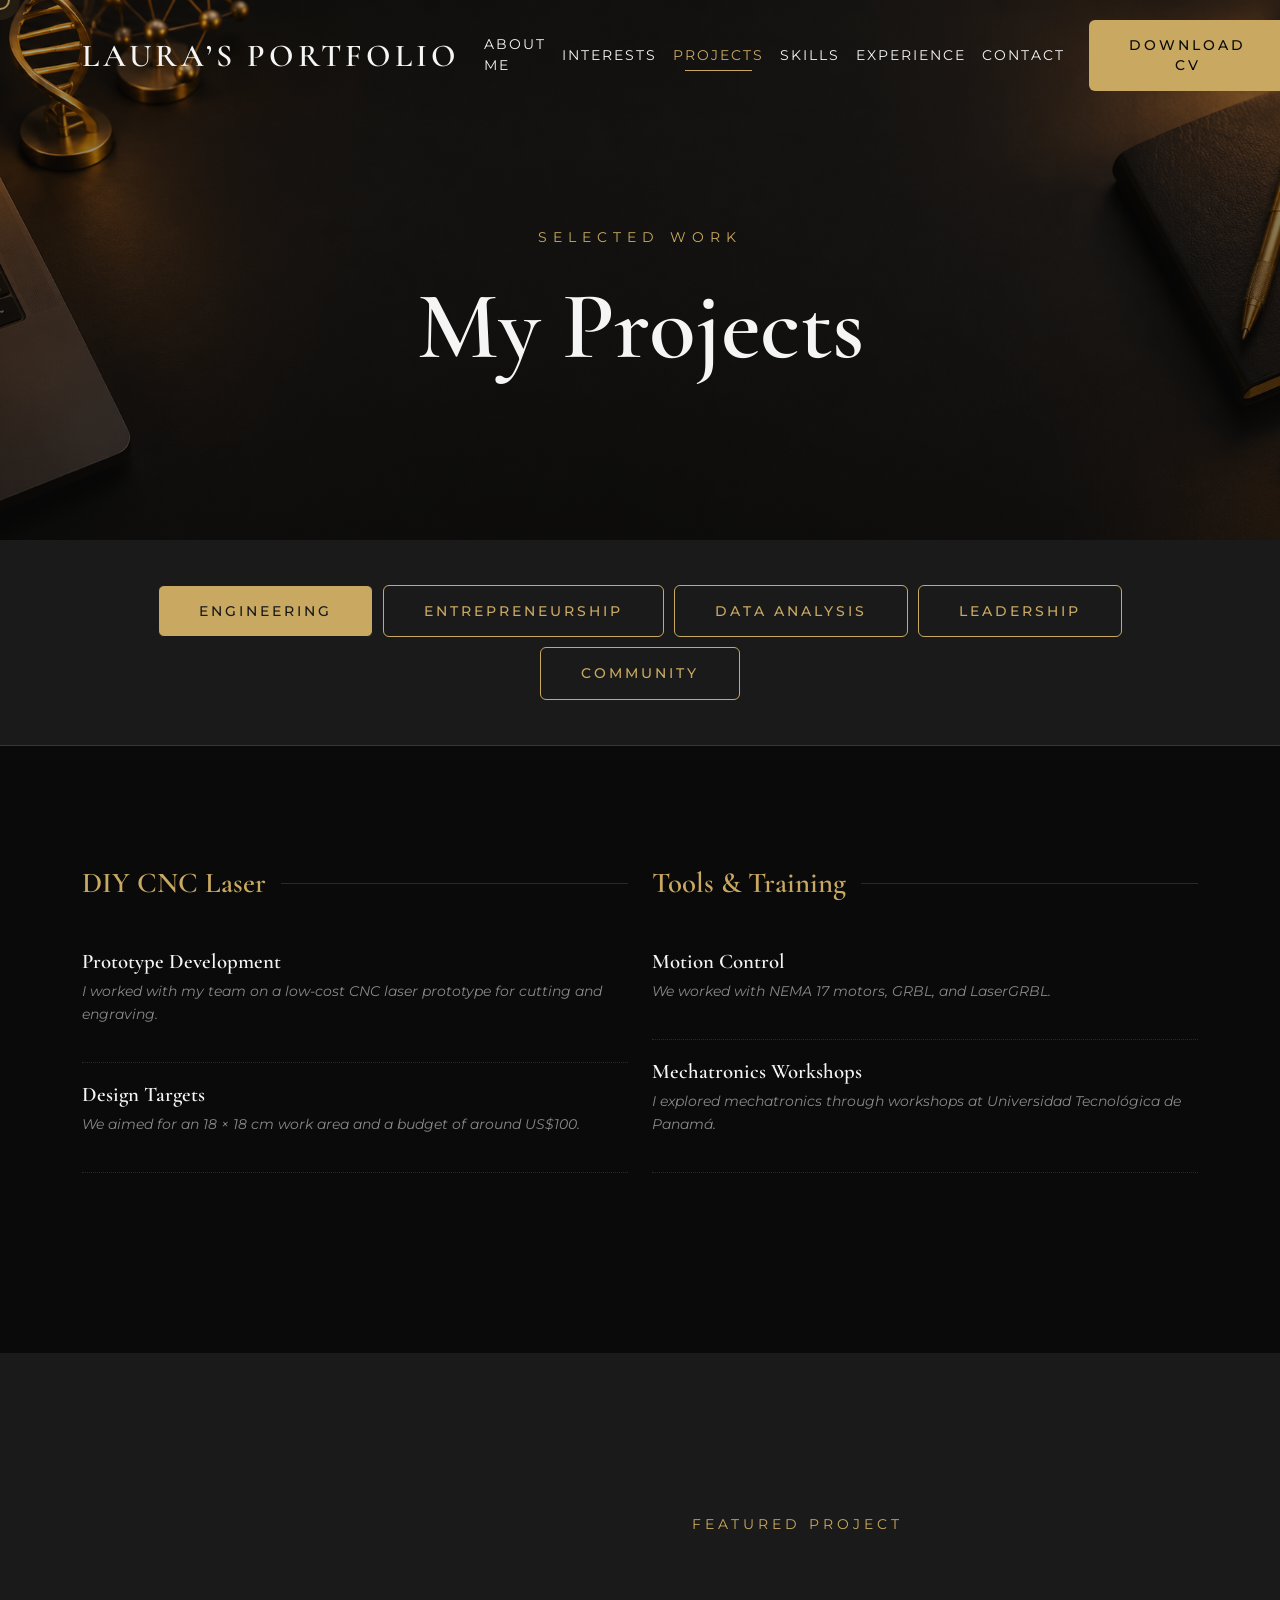
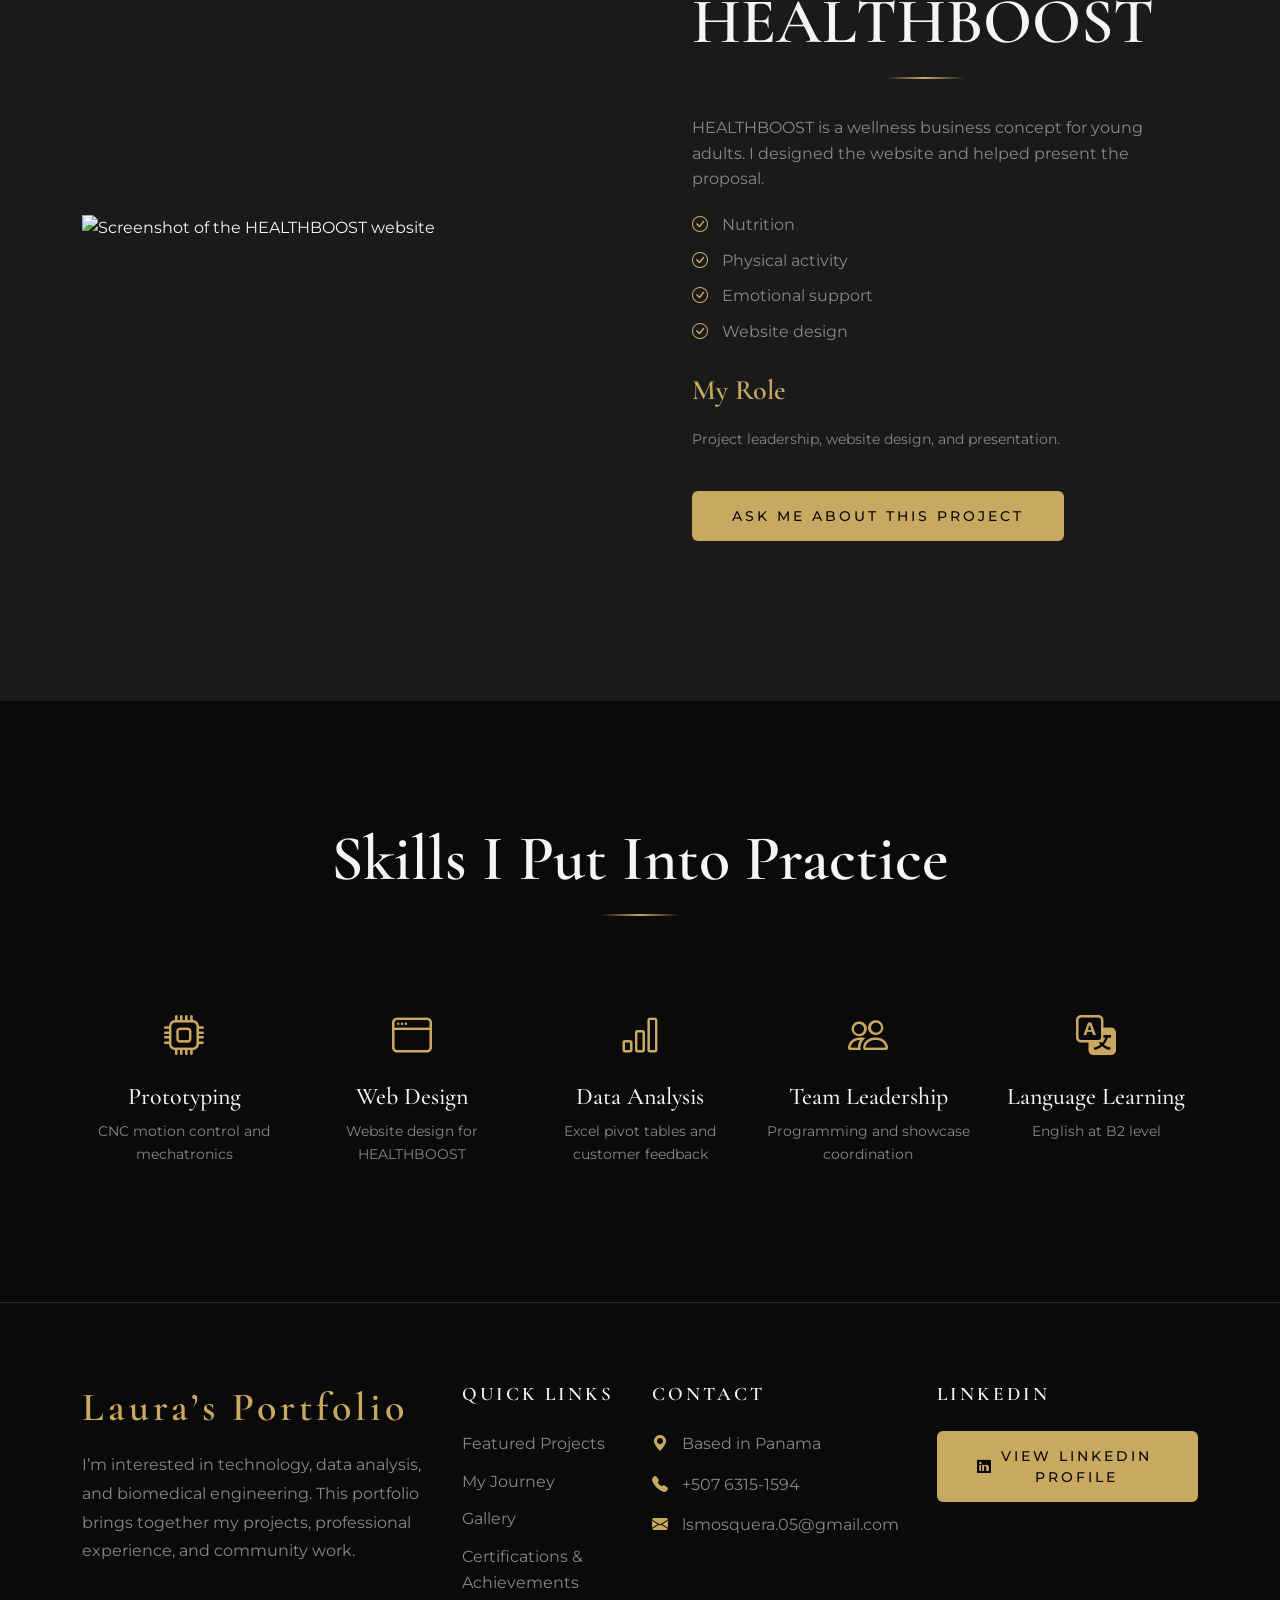
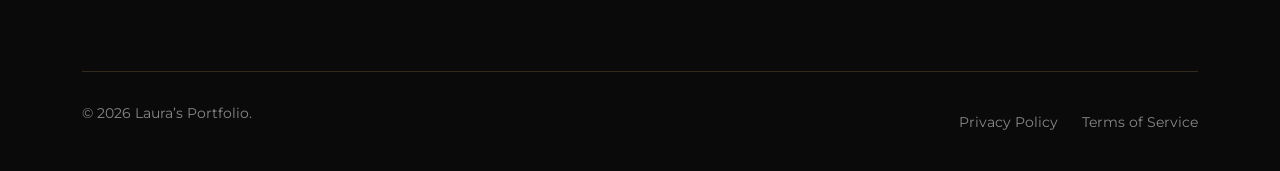
==== xdrive.site/sites/AUREOLE/menu.html @ ee9329db "Add files via upload" ====
<!DOCTYPE html>
<html lang="en">
<head>
    <meta charset="UTF-8">
    <meta name="viewport" content="width=device-width, initial-scale=1.0">
    <meta name="theme-color" content="#0a0a0a">
    <meta name="description"
          content="Explore Laura Sofía Mosquera Rubio’s projects in engineering, entrepreneurship, data analysis, leadership, and community service.">

    <meta property="og:type" content="website">
    <meta property="og:site_name" content="Laura’s Portfolio">
    <meta property="og:title" content="Projects | Laura Sofía Mosquera Rubio">
    <meta property="og:description"
          content="Projects and practical experience by Laura Sofía Mosquera Rubio.">

    <title>Projects | Laura Sofía Mosquera Rubio</title>

    <link rel="icon" type="image/png" href="images/favicon.png">
    <link rel="preconnect" href="https://fonts.googleapis.com">
    <link rel="preconnect" href="https://fonts.gstatic.com" crossorigin>
    <link rel="stylesheet"
          href="https://fonts.googleapis.com/css2?family=Cormorant+Garamond:wght@400;500;600;700&amp;family=Montserrat:wght@300;400;500;600&amp;display=swap">
    <link rel="stylesheet"
          href="https://cdn.jsdelivr.net/npm/bootstrap@5.3.8/dist/css/bootstrap.min.css">
    <link rel="stylesheet"
          href="https://cdn.jsdelivr.net/npm/swiper@11.1.14/swiper-bundle.min.css">
    <link rel="stylesheet"
          href="https://unpkg.com/aos@2.3.1/dist/aos.css">
    <link rel="stylesheet"
          href="https://cdn.jsdelivr.net/npm/bootstrap-icons@1.11.2/font/bootstrap-icons.css">
    <link rel="stylesheet" href="css/style.css">
</head>

<body>
    <div class="preloader">
        <div class="preloader-content">
            <div class="preloader-logo">Laura S. Mosquera R.</div>
            <div class="preloader-line"></div>
        </div>
    </div>

    <nav class="navbar navbar-expand-lg" aria-label="Main navigation">
        <div class="container">
            <a class="navbar-brand" href="index.html">LAURA’S PORTFOLIO</a>

            <button class="navbar-toggler" type="button"
                    data-bs-toggle="collapse" data-bs-target="#navbarNav"
                    aria-controls="navbarNav" aria-expanded="false"
                    aria-label="Toggle navigation">
                <span></span><span></span><span></span>
            </button>

            <div class="collapse navbar-collapse" id="navbarNav">
                <ul class="navbar-nav ms-auto align-items-center">
                    <li class="nav-item"><a class="nav-link" href="index.html">ABOUT ME</a></li>
                    <li class="nav-item"><a class="nav-link" href="about.html">INTERESTS</a></li>
                    <li class="nav-item">
                        <a class="nav-link active" href="menu.html" aria-current="page">PROJECTS</a>
                    </li>
                    <li class="nav-item"><a class="nav-link" href="gallery.html">SKILLS</a></li>
                    <li class="nav-item"><a class="nav-link" href="blog.html">EXPERIENCE</a></li>
                    <li class="nav-item"><a class="nav-link" href="contact.html">CONTACT</a></li>
                    <li class="nav-item ms-lg-3">
                        <a class="btn btn-primary" href="CV_LAURA.pdf" download>DOWNLOAD CV</a>
                    </li>
                </ul>
            </div>
        </div>
    </nav>

    <main>
        <!-- Page banner -->
        <section class="hero u36" aria-labelledby="projects-title">
            <div class="hero-bg" aria-hidden="true"
                 style="background: linear-gradient(rgba(10, 10, 10, 0.35), rgba(10, 10, 10, 0.7)), url('images/banner.png') center / cover no-repeat;">
            </div>
            <div class="hero-content u10">
                <p class="hero-subtitle">Selected Work</p>
                <h1 class="hero-title" id="projects-title">My Projects</h1>
            </div>
        </section>

        <!-- Project tabs -->
        <section class="u65">
            <div class="container">
                <div class="row">
                    <div class="col-12">
                        <ul class="nav nav-pills justify-content-center flex-wrap"
                            id="menuTab" role="tablist" aria-label="Project categories">
                            <li class="nav-item" role="presentation">
                                <button class="nav-link active btn btn-outline u18"
                                        id="appetizers-tab" data-bs-toggle="pill"
                                        data-bs-target="#appetizers" type="button"
                                        role="tab" aria-controls="appetizers"
                                        aria-selected="true">Engineering</button>
                            </li>
                            <li class="nav-item" role="presentation">
                                <button class="nav-link btn btn-outline u18"
                                        id="mains-tab" data-bs-toggle="pill"
                                        data-bs-target="#mains" type="button"
                                        role="tab" aria-controls="mains"
                                        aria-selected="false">Entrepreneurship</button>
                            </li>
                            <li class="nav-item" role="presentation">
                                <button class="nav-link btn btn-outline u18"
                                        id="seafood-tab" data-bs-toggle="pill"
                                        data-bs-target="#seafood" type="button"
                                        role="tab" aria-controls="seafood"
                                        aria-selected="false">Data Analysis</button>
                            </li>
                            <li class="nav-item" role="presentation">
                                <button class="nav-link btn btn-outline u18"
                                        id="desserts-tab" data-bs-toggle="pill"
                                        data-bs-target="#desserts" type="button"
                                        role="tab" aria-controls="desserts"
                                        aria-selected="false">Leadership</button>
                            </li>
                            <li class="nav-item" role="presentation">
                                <button class="nav-link btn btn-outline u18"
                                        id="wine-tab" data-bs-toggle="pill"
                                        data-bs-target="#wine" type="button"
                                        role="tab" aria-controls="wine"
                                        aria-selected="false">Community</button>
                            </li>
                        </ul>
                    </div>
                </div>
            </div>
        </section>

        <!-- Project details -->
        <section class="u66" aria-label="Project details">
            <div class="container">
                <div class="tab-content" id="menuTabContent">

                    <!-- Engineering -->
                    <div class="tab-pane fade show active" id="appetizers"
                         role="tabpanel" aria-labelledby="appetizers-tab" tabindex="0">
                        <div class="row">
                            <div class="col-lg-6">
                                <div class="menu-category">
                                    <h3 class="menu-category-title">DIY CNC Laser</h3>

                                    <!-- Optional: add a photo of your CNC prototype here -->

                                    <div class="menu-item">
                                        <div class="menu-item-info">
                                            <h4>Prototype Development</h4>
                                            <p>I worked with my team on a low-cost CNC laser prototype for cutting and engraving.</p>
                                        </div>
                                    </div>
                                    <div class="menu-item">
                                        <div class="menu-item-info">
                                            <h4>Design Targets</h4>
                                            <p>We aimed for an 18 × 18 cm work area and a budget of around US$100.</p>
                                        </div>
                                    </div>
                                </div>
                            </div>

                            <div class="col-lg-6">
                                <div class="menu-category">
                                    <h3 class="menu-category-title">Tools &amp; Training</h3>

                                    <div class="menu-item">
                                        <div class="menu-item-info">
                                            <h4>Motion Control</h4>
                                            <p>We worked with NEMA 17 motors, GRBL, and LaserGRBL.</p>
                                        </div>
                                    </div>
                                    <div class="menu-item">
                                        <div class="menu-item-info">
                                            <h4>Mechatronics Workshops</h4>
                                            <p>I explored mechatronics through workshops at Universidad Tecnológica de Panamá.</p>
                                        </div>
                                    </div>
                                </div>
                            </div>
                        </div>
                    </div>

                    <!-- Entrepreneurship -->
                    <div class="tab-pane fade" id="mains"
                         role="tabpanel" aria-labelledby="mains-tab" tabindex="0">
                        <div class="row">
                            <div class="col-lg-6">
                                <div class="menu-category">
                                    <h3 class="menu-category-title">HEALTHBOOST</h3>

                                    <div class="menu-item">
                                        <div class="menu-item-info">
                                            <h4>Wellness Business Proposal</h4>
                                            <p>Our team developed a wellness concept for young adults that combines nutrition, physical activity, and emotional support.</p>
                                        </div>
                                    </div>
                                    <div class="menu-item">
                                        <div class="menu-item-info">
                                            <h4>My Role</h4>
                                            <p>I took on leadership responsibilities, designed the website, and helped present our proposal.</p>
                                        </div>
                                    </div>
                                </div>
                            </div>

                            <div class="col-lg-6">
                                <div class="menu-category">
                                    <h3 class="menu-category-title">Embroidery Business</h3>

                                    <!-- Optional: add a photo of your embroidery here -->

                                    <div class="menu-item">
                                        <div class="menu-item-info">
                                            <h4>My Embroidery Work</h4>
                                            <p>I run my own embroidery business and create embroidered pieces.</p>
                                        </div>
                                    </div>
                                </div>
                            </div>
                        </div>
                    </div>

                    <!-- Data Analysis -->
                    <div class="tab-pane fade" id="seafood"
                         role="tabpanel" aria-labelledby="seafood-tab" tabindex="0">
                        <div class="row">
                            <div class="col-lg-6">
                                <div class="menu-category">
                                    <h3 class="menu-category-title">BYD LATAM Internship</h3>

                                    <!-- Optional: add your BYD team photo here -->

                                    <div class="menu-item">
                                        <div class="menu-item-info">
                                            <h4>Customer Satisfaction Analysis</h4>
                                            <p>I supported the analysis of Net Promoter Score (NPS) during my internship.</p>
                                        </div>
                                    </div>
                                    <div class="menu-item">
                                        <div class="menu-item-info">
                                            <h4>Excel Pivot Tables</h4>
                                            <p>I created and used pivot tables to summarize information for the team.</p>
                                        </div>
                                    </div>
                                </div>
                            </div>

                            <div class="col-lg-6">
                                <div class="menu-category">
                                    <h3 class="menu-category-title">Data &amp; Records</h3>

                                    <div class="menu-item">
                                        <div class="menu-item-info">
                                            <h4>Database Organization</h4>
                                            <p>I helped organize databases and administrative documents.</p>
                                        </div>
                                    </div>
                                    <div class="menu-item">
                                        <div class="menu-item-info">
                                            <h4>Administrative Support</h4>
                                            <p>I assisted with inventory records, invoices, and order requests.</p>
                                        </div>
                                    </div>
                                </div>
                            </div>
                        </div>
                    </div>

                    <!-- Leadership -->
                    <div class="tab-pane fade" id="desserts"
                         role="tabpanel" aria-labelledby="desserts-tab" tabindex="0">
                        <div class="row">
                            <div class="col-lg-6">
                                <div class="menu-category">
                                    <h3 class="menu-category-title">Technology Showcase</h3>

                                    <!-- Optional: add your technology showcase photo here -->

                                    <div class="menu-item">
                                        <div class="menu-item-info">
                                            <h4>Programming Department</h4>
                                            <p>I led the programming department and helped organize the team’s work.</p>
                                        </div>
                                    </div>
                                    <div class="menu-item">
                                        <div class="menu-item-info">
                                            <h4>Project Coordination</h4>
                                            <p>I coordinated projects for a student technology showcase.</p>
                                        </div>
                                    </div>
                                </div>
                            </div>

                            <div class="col-lg-6">
                                <div class="menu-category">
                                    <h3 class="menu-category-title">Jóvenes Líderes</h3>

                                    <div class="menu-item">
                                        <div class="menu-item-info">
                                            <h4>MEDUCA Youth Leadership Program</h4>
                                            <p>I participated in the program in 2024.</p>
                                        </div>
                                    </div>
                                    <div class="menu-item">
                                        <div class="menu-item-info">
                                            <h4>Student Learning Activities</h4>
                                            <p>I helped with activities for students at different grade levels.</p>
                                        </div>
                                    </div>
                                </div>
                            </div>
                        </div>
                    </div>

                    <!-- Community -->
                    <div class="tab-pane fade" id="wine"
                         role="tabpanel" aria-labelledby="wine-tab" tabindex="0">
                        <div class="row">
                            <div class="col-lg-6">
                                <div class="menu-category">
                                    <h3 class="menu-category-title">TECHO Panamá</h3>

                                    <!-- Optional: add your TECHO photo here -->

                                    <div class="menu-item">
                                        <div class="menu-item-info">
                                            <h4>Volunteer Homebuilding</h4>
                                            <p>I joined other volunteers to help build homes for families in Panama.</p>
                                        </div>
                                    </div>
                                </div>
                            </div>

                            <div class="col-lg-6">
                                <div class="menu-category">
                                    <h3 class="menu-category-title">Community Service</h3>

                                    <div class="menu-item">
                                        <div class="menu-item-info">
                                            <h4>Hogar Ecoeduca</h4>
                                            <p>I took part in environmental education and recycling activities.</p>
                                        </div>
                                    </div>
                                    <div class="menu-item">
                                        <div class="menu-item-info">
                                            <h4>SERVIPABC</h4>
                                            <p>I received first aid training and participated in community support activities.</p>
                                        </div>
                                    </div>
                                </div>
                            </div>
                        </div>
                    </div>

                </div>
            </div>
        </section>

        <!-- Featured Project -->
        <section class="u12" aria-labelledby="healthboost-title">
            <div class="container">
                <div class="row align-items-center">
                    <div class="col-lg-6" data-aos="fade-right">
                        <img class="u15" src="images/healthboost.jpg"
                             alt="Screenshot of the HEALTHBOOST website"
                             style="width: 100%; height: auto; max-height: 500px; object-fit: contain;"
                             loading="lazy" decoding="async">
                    </div>

                    <div class="col-lg-6" data-aos="fade-left">
                        <div class="u37">
                            <p class="section-subtitle text-start">Featured Project</p>
                            <h2 class="section-title text-start" id="healthboost-title">HEALTHBOOST</h2>
                            <p class="u40">
                                HEALTHBOOST is a wellness business concept for young adults.
                                I designed the website and helped present the proposal.
                            </p>

                            <ul class="u67">
                                <li class="u2"><i class="bi bi-check-circle u5" aria-hidden="true"></i> Nutrition</li>
                                <li class="u2"><i class="bi bi-check-circle u5" aria-hidden="true"></i> Physical activity</li>
                                <li class="u2"><i class="bi bi-check-circle u5" aria-hidden="true"></i> Emotional support</li>
                                <li class="u2"><i class="bi bi-check-circle u5" aria-hidden="true"></i> Website design</li>
                            </ul>

                            <h3 class="u68">My Role</h3>
                            <p class="u69">Project leadership, website design, and presentation.</p>
                            <a href="contact.html" class="btn btn-primary mt-4">Ask Me About This Project</a>
                        </div>
                    </div>
                </div>
            </div>
        </section>

        <!-- Skills -->
        <section aria-labelledby="project-skills-title">
            <div class="container text-center">
                <h2 class="section-title" id="project-skills-title" data-aos="fade-up">
                    Skills I Put Into Practice
                </h2>

                <div class="row row-cols-1 row-cols-sm-2 row-cols-lg-5 g-4 mt-5">
                    <div class="col" data-aos="fade-up" data-aos-delay="200">
                        <i class="bi bi-cpu u8" aria-hidden="true"></i>
                        <h3 class="h4 u26">Prototyping</h3>
                        <p class="u7">CNC motion control and mechatronics</p>
                    </div>

                    <div class="col" data-aos="fade-up" data-aos-delay="300">
                        <i class="bi bi-window u8" aria-hidden="true"></i>
                        <h3 class="h4 u26">Web Design</h3>
                        <p class="u7">Website design for HEALTHBOOST</p>
                    </div>

                    <div class="col" data-aos="fade-up" data-aos-delay="400">
                        <i class="bi bi-bar-chart u8" aria-hidden="true"></i>
                        <h3 class="h4 u26">Data Analysis</h3>
                        <p class="u7">Excel pivot tables and customer feedback</p>
                    </div>

                    <div class="col" data-aos="fade-up" data-aos-delay="500">
                        <i class="bi bi-people u8" aria-hidden="true"></i>
                        <h3 class="h4 u26">Team Leadership</h3>
                        <p class="u7">Programming and showcase coordination</p>
                    </div>

                    <div class="col" data-aos="fade-up" data-aos-delay="600">
                        <i class="bi bi-translate u8" aria-hidden="true"></i>
                        <h3 class="h4 u26">Language Learning</h3>
                        <p class="u7">English at B2 level</p>
                    </div>
                </div>
            </div>
        </section>
    </main>

    <footer class="footer">
        <div class="container">
            <div class="row">
                <div class="col-lg-4 col-md-6 mb-4 mb-lg-0">
                    <h3 class="footer-brand">Laura’s Portfolio</h3>
                    <p class="footer-text">
                        I’m interested in technology, data analysis, and biomedical
                        engineering. This portfolio brings together my projects,
                        professional experience, and community work.
                    </p>
                </div>

                <div class="col-lg-2 col-md-6 mb-4 mb-lg-0">
                    <h4 class="footer-title">Quick Links</h4>
                    <ul class="footer-links">
                        <li><a href="index.html#specialties">Featured Projects</a></li>
                        <li><a href="index.html#tasting">My Journey</a></li>
                        <li><a href="index.html#gallery">Gallery</a></li>
                        <li><a href="index.html#blog">Certifications &amp; Achievements</a></li>
                    </ul>
                </div>

                <div class="col-lg-3 col-md-6 mb-4 mb-lg-0">
                    <h4 class="footer-title">Contact</h4>
                    <div class="footer-contact">
                        <p>
                            <i class="bi bi-geo-alt-fill" aria-hidden="true"></i>
                            Based in Panama
                        </p>
                        <p>
                            <i class="bi bi-telephone-fill" aria-hidden="true"></i>
                            <a href="tel:+50763151594">+507 6315-1594</a>
                        </p>
                        <p>
                            <i class="bi bi-envelope-fill" aria-hidden="true"></i>
                            <a href="mailto:lsmosquera.05@gmail.com">lsmosquera.05@gmail.com</a>
                        </p>
                    </div>
                </div>

                <div class="col-lg-3 col-md-6">
                    <h4 class="footer-title">LinkedIn</h4>
                    <a class="btn btn-primary"
                       href="https://www.linkedin.com/in/laura-sofia-mosquera-rubio-261b18400/"
                       target="_blank" rel="noopener noreferrer">
                        <i class="bi bi-linkedin" aria-hidden="true"></i>
                        View LinkedIn Profile
                    </a>
                </div>
            </div>

            <div class="footer-bottom">
                <p class="footer-copy">&copy; 2026 Laura’s Portfolio.</p>
                <div>
                    <a class="u6" href="privacy.html">Privacy Policy</a>
                    <a class="u3" href="terms.html">Terms of Service</a>
                </div>
            </div>
        </div>
    </footer>

    <script src="https://cdn.jsdelivr.net/npm/bootstrap@5.3.8/dist/js/bootstrap.bundle.min.js"></script>
    <script src="https://cdn.jsdelivr.net/npm/swiper@11.1.14/swiper-bundle.min.js"></script>
    <script src="https://unpkg.com/aos@2.3.1/dist/aos.js"></script>
    <script src="js/script.js"></script>
</body>
</html>
---- xdrive.site/sites/AUREOLE/css/style.css ----
input{
    outline: none !important;
}
textarea{
    resize: none;
}
section{
    overflow: hidden;
}
img {
  user-select: none;
  -webkit-user-drag: none;
}
.swiper-wrapper{
    height: auto;
}

:root {
    --color-primary: #0a0a0a;
    --color-secondary: #1a1a1a;
    --color-accent: #c9a962;
    --color-accent-hover: #d4b978;
    --color-gold: #d4af37;
    --color-bronze: #cd7f32;
    --color-text: #f5f5f5;
    --color-text-muted: #888888;
    --color-border: rgba(201, 169, 98, 0.2);
    --color-overlay: rgba(10, 10, 10, 0.85);
    
    --font-primary: 'Cormorant Garamond', serif;
    --font-secondary: 'Montserrat', sans-serif;
    
    --transition-smooth: all 0.4s cubic-bezier(0.4, 0, 0.2, 1);
    --transition-fast: all 0.3s ease;
    --shadow-luxury: 0 20px 60px rgba(0, 0, 0, 0.5);
    --shadow-gold: 0 0 30px rgba(201, 169, 98, 0.3);
}

/* Reset & Base */
*, *::before, *::after {
    margin: 0;
    padding: 0;
    box-sizing: border-box;
}

html {
    scroll-behavior: smooth;
    font-size: 16px;
}

body {
    font-family: var(--font-secondary);
    background-color: var(--color-primary);
    color: var(--color-text);
    line-height: 1.6;
    overflow-x: hidden;
}

h1, h2, h3, h4, h5, h6 {
    font-family: var(--font-primary);
    font-weight: 600;
    line-height: 1.2;
}

a {
    text-decoration: none;
    color: inherit;
    transition: var(--transition-fast);
}

img {
    max-width: 100%;
    height: auto;
    display: block;
}

ul, ol {
    list-style: none;
}

/* Typography */
.section-title {
    font-size: clamp(2.5rem, 5vw, 4rem);
    text-align: center;
    margin-bottom: 1rem;
    color: var(--color-text);
    position: relative;
    display: inline-block;
    width: 100%;
}

.section-title::after {
    content: '';
    display: block;
    width: 80px;
    height: 2px;
    background: linear-gradient(90deg, transparent, var(--color-accent), transparent);
    margin: 1rem auto 0;
}

.section-subtitle {
    font-family: var(--font-secondary);
    font-size: 0.9rem;
    text-transform: uppercase;
    letter-spacing: 4px;
    color: var(--color-accent);
    text-align: center;
    margin-bottom: 3rem;
}

/* Preloader */
.preloader {
    position: fixed;
    top: 0;
    left: 0;
    width: 100%;
    height: 100%;
    background: var(--color-primary);
    z-index: 9999;
    display: flex;
    justify-content: center;
    align-items: center;
    transition: opacity 0.5s ease, visibility 0.5s ease;
}

.preloader.hidden {
    opacity: 0;
    visibility: hidden;
}

.preloader-content {
    text-align: center;
}

.preloader-logo {
    font-family: var(--font-primary);
    font-size: 3rem;
    color: var(--color-accent);
    letter-spacing: 8px;
    animation: pulse 2s infinite;
}

.preloader-line {
    width: 100px;
    height: 2px;
    background: var(--color-accent);
    margin: 20px auto;
    animation: loadingLine 1.5s infinite;
}

@keyframes pulse {
    0%, 100% { opacity: 1; }
    50% { opacity: 0.5; }
}

@keyframes loadingLine {
    0% { width: 0; opacity: 0; }
    50% { width: 100px; opacity: 1; }
    100% { width: 0; opacity: 0; }
}

/* Custom Cursor */
.cursor {
    width: 20px;
    height: 20px;
    border: 2px solid var(--color-accent);
    border-radius: 50%;
    position: fixed;
    pointer-events: none;
    z-index: 9998;
    transition: transform 0.1s ease;
    mix-blend-mode: difference;
}

.cursor-follower {
    width: 40px;
    height: 40px;
    background: rgba(201, 169, 98, 0.1);
    border-radius: 50%;
    position: fixed;
    pointer-events: none;
    z-index: 9997;
    transition: transform 0.3s ease, width 0.3s ease, height 0.3s ease;
}

.cursor.hover {
    transform: scale(1.5);
    background: rgba(201, 169, 98, 0.2);
}

/* Navigation */
.navbar {
    position: fixed;
    top: 0;
    left: 0;
    width: 100%;
    z-index: 1000;
    padding: 20px 0;
    transition: var(--transition-smooth);
    background: transparent;
}

.navbar.scrolled {
    background: rgba(10, 10, 10, 0.95);
    backdrop-filter: blur(20px);
    padding: 15px 0;
    box-shadow: 0 5px 30px rgba(0, 0, 0, 0.3);
}

.navbar-brand {
    font-family: var(--font-primary);
    font-size: 2rem;
    color: var(--color-text);
    letter-spacing: 4px;
    font-weight: 600;
}

.navbar-brand span {
    color: var(--color-accent);
}

.nav-link {
    color: var(--color-text);
    font-size: 0.85rem;
    text-transform: uppercase;
    letter-spacing: 2px;
    padding: 10px 20px;
    position: relative;
    transition: var(--transition-fast);
}
.nav-link.active{
    color: var(--color-accent) !important ;
}

.nav-link::after {
    content: '';
    position: absolute;
    bottom: 5px;
    left: 20px;
    width: 0;
    height: 1px;
    background: var(--color-accent);
    transition: width 0.3s ease;
}

.nav-link:hover::after,
.nav-link.active::after {
    width: calc(100% - 40px);
}

.nav-link:hover {
    color: var(--color-accent);
}
.navbar-brand:focus, .navbar-brand:hover{
    color: var(--color-accent) !important;
}

/* Mobile Menu */
.navbar-toggler {
    border: none;
    padding: 0;
    width: 30px;
    height: 20px;
    position: relative;
    background: transparent;
}

.navbar-toggler span {
    display: block;
    position: absolute;
    height: 2px;
    width: 100%;
    background: var(--color-accent);
    border-radius: 2px;
    transition: all 0.3s ease;
}

.navbar-toggler span:nth-child(1) { top: 0; }
.navbar-toggler span:nth-child(2) { top: 9px; }
.navbar-toggler span:nth-child(3) { top: 18px; }

.navbar-toggler.active span:nth-child(1) {
    transform: rotate(45deg);
    top: 9px;
}

.navbar-toggler.active span:nth-child(2) {
    opacity: 0;
}

.navbar-toggler.active span:nth-child(3) {
    transform: rotate(-45deg);
    top: 9px;
}

/* Buttons */
.btn {
    display: inline-flex;
    align-items: center;
    justify-content: center;
    padding: 15px 40px;
    font-size: 0.85rem;
    text-transform: uppercase;
    letter-spacing: 3px;
    border: none;
    cursor: pointer;
    transition: var(--transition-smooth);
    position: relative;
    overflow: hidden;
    font-weight: 500;
}

.btn-primary {
    background: var(--color-accent);
    color: var(--color-primary);
}

.btn-primary:hover {
    background: var(--color-accent-hover);
    transform: translateY(-2px);
    box-shadow: var(--shadow-gold);
}

.btn-outline {
    background: transparent;
    color: var(--color-accent);
    border: 1px solid var(--color-accent);
}

.btn-outline:hover {
    background: var(--color-accent);
    color: var(--color-primary);
}

.btn::before {
    content: '';
    position: absolute;
    top: 0;
    left: -100%;
    width: 100%;
    height: 100%;
    background: linear-gradient(90deg, transparent, rgba(255,255,255,0.2), transparent);
    transition: left 0.5s ease;
}

.btn:hover::before {
    left: 100%;
}

/* Hero Section */
.hero {
    min-height: 100vh;
    position: relative;
    display: flex;
    align-items: center;
    justify-content: center;
    overflow: hidden;
}

.hero-bg {
    position: absolute;
    top: 0;
    left: 0;
    width: 100%;
    height: 100%;
    background: linear-gradient(rgba(10, 10, 10, 0.7), rgba(10, 10, 10, 0.8)), 
               url("../images/sofia.jpg") center top / cover no-repeat;
    transform: scale(1.1);
    transition: transform 10s ease;
}

.hero.loaded .hero-bg {
    transform: scale(1);
}

.hero-content {
    position: relative;
    z-index: 2;
    text-align: center;
    padding: 0 20px;
}

.hero-subtitle {
    font-family: var(--font-secondary);
    font-size: 0.9rem;
    text-transform: uppercase;
    letter-spacing: 6px;
    color: var(--color-accent);
    margin-bottom: 20px;
    opacity: 0;
    transform: translateY(30px);
    animation: fadeInUp 1s ease forwards 0.5s;
}

.hero-title {
    font-size: clamp(3rem, 8vw, 6rem);
    margin-bottom: 30px;
    opacity: 0;
    transform: translateY(30px);
    animation: fadeInUp 1s ease forwards 0.7s;
}

.hero-title span {
    display: block;
    font-size: 0.3em;
    font-family: var(--font-secondary);
    font-weight: 300;
    letter-spacing: 8px;
    text-transform: uppercase;
    margin-top: 10px;
    color: var(--color-text-muted);
}

.hero-text {
    font-size: 1.1rem;
    color: var(--color-text-muted);
    max-width: 600px;
    margin: 0 auto 40px;
    opacity: 0;
    transform: translateY(30px);
    animation: fadeInUp 1s ease forwards 0.9s;
}

.hero-buttons {
    opacity: 0;
    transform: translateY(30px);
    animation: fadeInUp 1s ease forwards 1.1s;
}

.hero-buttons .btn {
    margin: 0 10px 10px;
}

@keyframes fadeInUp {
    to {
        opacity: 1;
        transform: translateY(0);
    }
}

/* Scroll Indicator */
.scroll-indicator {
    position: absolute;
    bottom: 40px;
    left: 50%;
    transform: translateX(-50%);
    z-index: 2;
    display: flex;
    flex-direction: column;
    align-items: center;
    gap: 10px;
    opacity: 0;
    animation: fadeIn 1s ease forwards 1.5s;
}

.scroll-indicator span {
    font-size: 0.7rem;
    text-transform: uppercase;
    letter-spacing: 3px;
    color: var(--color-text-muted);
}

.scroll-line {
    width: 1px;
    height: 60px;
    background: linear-gradient(to bottom, var(--color-accent), transparent);
    animation: scrollBounce 2s infinite;
}

@keyframes scrollBounce {
    0%, 100% { transform: translateY(0); opacity: 1; }
    50% { transform: translateY(10px); opacity: 0.5; }
}

@keyframes fadeIn {
    to { opacity: 1; }
}

/* Section Spacing */
section {
    padding: 120px 0;
    position: relative;
}

section:nth-child(even) {
    background: var(--color-secondary);
}

/* About Section */
.about-section {
    overflow: hidden;
}

.about-image {
    position: relative;
    overflow: hidden;
}

.about-image img {
    width: 100%;
    height: 600px;
    object-fit: cover;
    transition: transform 0.8s ease;
}

.about-image:hover img {
    transform: scale(1.05);
}

.about-image::before {
    content: '';
    position: absolute;
    top: 20px;
    left: 20px;
    right: 20px;
    bottom: 20px;
    border: 1px solid var(--color-accent);
    z-index: 1;
    pointer-events: none;
    opacity: 0.5;
}

.about-content {
    padding: 0 40px;
}

.about-content h3 {
    font-size: 2.5rem;
    margin-bottom: 20px;
    color: var(--color-accent);
}

.about-content p {
    color: var(--color-text-muted);
    margin-bottom: 20px;
    line-height: 1.8;
}

.signature {
    margin-top: 30px;
    font-family: var(--font-primary);
    font-size: 1.5rem;
    color: var(--color-accent);
    font-style: italic;
}

/* Menu Preview Section */
.menu-preview {
    background: linear-gradient(rgba(10, 10, 10, 0.9), rgba(10, 10, 10, 0.9)),
                url('https://images.unsplash.com/photo-1414235077428-338989a2e8c0?ixlib=rb-4.0.3&auto=format&fit=crop&w=1920&q=80') center/cover fixed;
}

.menu-category {
    margin-bottom: 60px;
}

.menu-category-title {
    font-size: 1.8rem;
    color: var(--color-accent);
    margin-bottom: 30px;
    display: flex;
    align-items: center;
    gap: 15px;
}

.menu-category-title::after {
    content: '';
    flex: 1;
    height: 1px;
    background: var(--color-border);
}

.menu-item {
    display: flex;
    justify-content: space-between;
    align-items: baseline;
    padding: 20px 0;
    border-bottom: 1px dotted var(--color-border);
    transition: var(--transition-fast);
}

.menu-item:hover {
    padding-left: 10px;
    border-bottom-color: var(--color-accent);
}

.menu-item-info h4 {
    font-size: 1.3rem;
    margin-bottom: 5px;
    color: var(--color-text);
}

.menu-item-info p {
    font-size: 0.9rem;
    color: var(--color-text-muted);
    font-style: italic;
}

.menu-item-price {
    font-family: var(--font-primary);
    font-size: 1.4rem;
    color: var(--color-accent);
    white-space: nowrap;
    margin-left: 20px;
}

.menu-badge {
    display: inline-block;
    padding: 3px 10px;
    background: var(--color-accent);
    color: var(--color-primary);
    font-size: 0.7rem;
    text-transform: uppercase;
    letter-spacing: 1px;
    margin-left: 10px;
    font-family: var(--font-secondary);
}

/* Specialties Section */
.specialty-card {
    position: relative;
    overflow: hidden;
    margin-bottom: 30px;
    cursor: pointer;
}

.specialty-card img {
    width: 100%;
    height: 400px;
    object-fit: cover;
    transition: transform 0.6s ease;
}

.specialty-card:hover img {
    transform: scale(1.1);
}

.specialty-overlay {
    position: absolute;
    top: 0;
    left: 0;
    width: 100%;
    height: 100%;
    background: linear-gradient(to top, rgba(10, 10, 10, 0.95) 0%, rgba(10, 10, 10, 0.3) 50%, transparent 100%);
    display: flex;
    flex-direction: column;
    justify-content: flex-end;
    padding: 30px;
    transition: var(--transition-smooth);
}

.specialty-card:hover .specialty-overlay {
    background: linear-gradient(to top, rgba(10, 10, 10, 0.98) 0%, rgba(10, 10, 10, 0.5) 100%);
}

.specialty-tag {
    font-size: 0.75rem;
    text-transform: uppercase;
    letter-spacing: 3px;
    color: var(--color-accent);
    margin-bottom: 10px;
}

.specialty-title {
    font-size: 1.8rem;
    margin-bottom: 10px;
}

.specialty-desc {
    font-size: 0.9rem;
    color: var(--color-text-muted);
    opacity: 0;
    transform: translateY(20px);
    transition: var(--transition-fast);
}

.specialty-card:hover .specialty-desc {
    opacity: 1;
    transform: translateY(0);
}

/* Reservations Section */
.reservation-section {
    background: var(--color-secondary);
}

.reservation-form {
    background: rgba(255, 255, 255, 0.02);
    padding: 50px;
    border: 1px solid var(--color-border);
    position: relative;
}

.reservation-form::before {
    content: '';
    position: absolute;
    top: 10px;
    left: 10px;
    right: 10px;
    bottom: 10px;
    border: 1px solid var(--color-border);
    pointer-events: none;
}

.form-group {
    margin-bottom: 25px;
}

.form-label {
    display: block;
    font-size: 0.8rem;
    text-transform: uppercase;
    letter-spacing: 2px;
    color: var(--color-accent);
    margin-bottom: 10px;
}

.form-control {
    width: 100%;
    padding: 15px 20px;
    background: rgba(255, 255, 255, 0.05);
    border: 1px solid var(--color-border);
    color: white;
    font-family: var(--font-secondary);
    font-size: 0.95rem;
    transition: var(--transition-fast);
}

.form-control:focus {
    outline: none;
    border-color: var(--color-accent);
    background: rgba(255, 255, 255, 0.08);
    box-shadow: 0 0 20px rgba(201, 169, 98, 0.1);
    color: rgba(255, 255, 255, 0.5);
}
option{
    background: var(--color-primary);
}

.form-control::placeholder {
    color: white;
}

select.form-control {
    cursor: pointer;
    appearance: none;
    background-image: url("data:image/svg+xml,%3Csvg xmlns='http://www.w3.org/2000/svg' width='12' height='12' viewBox='0 0 12 12'%3E%3Cpath fill='%23c9a962' d='M6 8L1 3h10z'/%3E%3C/svg%3E");
    background-repeat: no-repeat;
    background-position: right 20px center;
}

/* Testimonials */
.testimonials-section {
    background: var(--color-primary);
}


.testimonial-card {
    text-align: center;
    padding: 40px;
    border: 1px solid var(--color-border);
    position: relative;
    margin: 20px 0;
}

.testimonial-card::before {
    content: '"';
    font-family: var(--font-primary);
    font-size: 6rem;
    color: var(--color-accent);
    opacity: 0.2;
    position: absolute;
    top: 20px;
    left: 30px;
    line-height: 1;
}

.testimonial-text {
    font-size: 1.1rem;
    font-style: italic;
    margin-bottom: 30px;
    color: var(--color-text);
    line-height: 1.8;
}

.testimonial-author {
    font-family: var(--font-primary);
    font-size: 1.3rem;
    color: var(--color-accent);
}

.testimonial-role {
    font-size: 0.85rem;
    color: var(--color-text-muted);
    text-transform: uppercase;
    letter-spacing: 2px;
}

/* Gallery Section */
.gallery-item {
    position: relative;
    overflow: hidden;
    cursor: pointer;
}

.gallery-item img {
    width: 100%;
    height: 300px;
    object-fit: cover;
    transition: transform 0.6s ease;
}

.gallery-item:hover img {
    transform: scale(1.1);
}

.gallery-overlay {
    position: absolute;
    top: 0;
    left: 0;
    width: 100%;
    height: 100%;
    background: rgba(201, 169, 98, 0.9);
    display: flex;
    align-items: center;
    justify-content: center;
    opacity: 0;
    transition: var(--transition-fast);
}

.gallery-item:hover .gallery-overlay {
    opacity: 1;
}

.gallery-icon {
    width: 60px;
    height: 60px;
    border: 2px solid var(--color-primary);
    border-radius: 50%;
    display: flex;
    align-items: center;
    justify-content: center;
    color: var(--color-primary);
    font-size: 1.5rem;
    transform: scale(0);
    transition: transform 0.3s ease 0.1s;
}

.gallery-item:hover .gallery-icon {
    transform: scale(1);
}

/* Blog Preview */
.blog-card {
    background: var(--color-secondary);
    overflow: hidden;
    transition: var(--transition-smooth);
    border: 1px solid var(--color-border);
}

.blog-card:hover {
    transform: translateY(-10px);
    box-shadow: var(--shadow-luxury);
    border-color: var(--color-accent);
}

.blog-image {
    overflow: hidden;
    position: relative;
}

.blog-image img {
    width: 100%;
    height: 250px;
    object-fit: cover;
    transition: transform 0.6s ease;
}

.blog-card:hover .blog-image img {
    transform: scale(1.1);
}

.blog-date {
    position: absolute;
    top: 20px;
    left: 20px;
    background: var(--color-accent);
    color: var(--color-primary);
    padding: 10px 15px;
    text-align: center;
    font-family: var(--font-secondary);
}

.blog-date .day {
    display: block;
    font-size: 1.5rem;
    font-weight: 600;
    line-height: 1;
}

.blog-date .month {
    display: block;
    font-size: 0.75rem;
    text-transform: uppercase;
    letter-spacing: 1px;
}

.blog-content {
    padding: 30px;
}

.blog-category {
    font-size: 0.75rem;
    text-transform: uppercase;
    letter-spacing: 2px;
    color: var(--color-accent);
    margin-bottom: 10px;
}

.blog-title {
    font-size: 1.4rem;
    margin-bottom: 15px;
    transition: color 0.3s ease;
}

.blog-card:hover .blog-title {
    color: var(--color-accent);
}

.blog-excerpt {
    color: var(--color-text-muted);
    font-size: 0.95rem;
    margin-bottom: 20px;
}

.read-more {
    font-size: 0.85rem;
    text-transform: uppercase;
    letter-spacing: 2px;
    color: var(--color-accent);
    display: inline-flex;
    align-items: center;
    gap: 10px;
    transition: gap 0.3s ease;
}

.read-more:hover {
    gap: 15px;
}

/* Footer */
.footer {
    background: var(--color-primary);
    border-top: 1px solid var(--color-border);
    padding: 80px 0 30px;
}

.footer-brand {
    font-family: var(--font-primary);
    font-size: 2.5rem;
    color: var(--color-accent);
    letter-spacing: 4px;
    margin-bottom: 20px;
}

.footer-text {
    color: var(--color-text-muted);
    margin-bottom: 30px;
    line-height: 1.8;
}

.footer-title {
    font-size: 1.2rem;
    color: var(--color-text);
    margin-bottom: 25px;
    text-transform: uppercase;
    letter-spacing: 3px;
}
.footer-links{
    padding-left: 0;
}

.footer-links li {
    margin-bottom: 12px;
}

.footer-links a {
    color: var(--color-text-muted);
    transition: var(--transition-fast);
    display: inline-block;
}

.footer-links a:hover {
    color: var(--color-accent);
    padding-left: 5px;
}

.footer-contact p {
    color: var(--color-text-muted);
    margin-bottom: 15px;
    display: flex;
    align-items: center;
    gap: 10px;
}

.footer-contact i {
    color: var(--color-accent);
    width: 20px;
}

.footer-bottom {
    border-top: 1px solid var(--color-border);
    margin-top: 60px;
    padding-top: 30px;
    display: flex;
    justify-content: space-between;
    align-items: center;
    flex-wrap: wrap;
    gap: 20px;
}

.footer-copy {
    color: var(--color-text-muted);
    font-size: 0.9rem;
}

.footer-social {
    display: flex;
    gap: 15px;
}

.footer-social a {
    width: 40px;
    height: 40px;
    border: 1px solid var(--color-border);
    display: flex;
    align-items: center;
    justify-content: center;
    color: var(--color-text-muted);
    transition: var(--transition-fast);
}

.footer-social a:hover {
    background: var(--color-accent);
    border-color: var(--color-accent);
    color: var(--color-primary);
}

/* Modal / Popup */
.modal-overlay {
    position: fixed;
    top: 0;
    left: 0;
    width: 100%;
    height: 100%;
    background: rgba(0, 0, 0, 0.9);
    z-index: 2000;
    display: flex;
    align-items: center;
    justify-content: center;
    opacity: 0;
    visibility: hidden;
    transition: all 0.3s ease;
    backdrop-filter: blur(10px);
}

.modal-overlay.active {
    opacity: 1;
    visibility: visible;
}

.modal-content {
    background: var(--color-secondary);
    border: 1px solid var(--color-accent);
    padding: 60px;
    text-align: center;
    max-width: 500px;
    width: 90%;
    position: relative;
    transform: scale(0.8);
    transition: transform 0.3s ease;
}

.modal-overlay.active .modal-content {
    transform: scale(1);
}

.modal-close {
    position: absolute;
    top: 20px;
    right: 20px;
    width: 40px;
    height: 40px;
    border: 1px solid var(--color-border);
    background: transparent;
    color: var(--color-text);
    cursor: pointer;
    display: flex;
    align-items: center;
    justify-content: center;
    transition: var(--transition-fast);
}

.modal-close:hover {
    background: var(--color-accent);
    color: var(--color-primary);
}

.modal-icon {
    width: 80px;
    height: 80px;
    border: 2px solid var(--color-accent);
    border-radius: 50%;
    display: flex;
    align-items: center;
    justify-content: center;
    margin: 0 auto 30px;
    color: var(--color-accent);
    font-size: 2rem;
}

.modal-title {
    font-size: 2rem;
    margin-bottom: 15px;
}

.modal-text {
    color: var(--color-text-muted);
    margin-bottom: 30px;
}

/* Gallery Lightbox */
.lightbox {
    position: fixed;
    top: 0;
    left: 0;
    width: 100%;
    height: 100%;
    background: rgba(0, 0, 0, 0.95);
    z-index: 3000;
    display: flex;
    align-items: center;
    justify-content: center;
    opacity: 0;
    visibility: hidden;
    transition: all 0.3s ease;
}

.lightbox.active {
    opacity: 1;
    visibility: visible;
}

.lightbox img {
    max-width: 90%;
    max-height: 90%;
    object-fit: contain;
}

.lightbox-close {
    position: absolute;
    top: 30px;
    right: 30px;
    width: 50px;
    height: 50px;
    background: transparent;
    border: 1px solid var(--color-accent);
    color: var(--color-accent);
    font-size: 1.5rem;
    cursor: pointer;
    transition: var(--transition-fast);
}

.lightbox-close:hover {
    background: var(--color-accent);
    color: var(--color-primary);
}

/* Swiper Customization */
.swiper-pagination-bullet {
    width: 10px;
    height: 10px;
    background: var(--color-text-muted);
    opacity: 1;
}

.swiper-pagination-bullet-active {
    background: var(--color-accent);
    transform: scale(1.3);
}

.swiper-button-next,
.swiper-button-prev {
    color: var(--color-accent);
    width: 50px;
    height: 50px;
    border: 1px solid var(--color-accent);
    transition: var(--transition-fast);
}

.swiper-button-next:hover,
.swiper-button-prev:hover {
    background: var(--color-accent);
    color: var(--color-primary);
}

.swiper-button-next::after,
.swiper-button-prev::after {
    font-size: 1.2rem;
}

/* Animations */
[data-aos] {
    opacity: 0;
    transition-property: opacity, transform;
}

[data-aos].aos-animate {
    opacity: 1;
}

[data-aos="fade-up"] {
    transform: translateY(50px);
}

[data-aos="fade-up"].aos-animate {
    transform: translateY(0);
}

[data-aos="fade-left"] {
    transform: translateX(50px);
}

[data-aos="fade-left"].aos-animate {
    transform: translateX(0);
}

[data-aos="fade-right"] {
    transform: translateX(-50px);
}

[data-aos="fade-right"].aos-animate {
    transform: translateX(0);
}

[data-aos="zoom-in"] {
    transform: scale(0.9);
}

[data-aos="zoom-in"].aos-animate {
    transform: scale(1);
}
.nav-pills .nav-link.active{
    background: var(--color-accent);
    color: var(--color-secondary) !important;
}

/* Chef's Table / Tasting Menu Section */
.tasting-section {
    position: relative;
    padding: 120px 0;
    background: var(--color-primary);
}

.tasting-parallax {
    position: absolute;
    top: 0;
    left: 0;
    width: 100%;
    height: 100%;
    overflow: hidden;
    z-index: 0;
}

.tasting-parallax-bg {
    position: absolute;
    top: -15%;
    left: 0;
    width: 100%;
    height: 130%;
    background: url("../images/grado.png") center 20% / cover no-repeat;
    will-change: transform;
}

.tasting-parallax-overlay {
    position: absolute;
    top: 0;
    left: 0;
    width: 100%;
    height: 100%;
    background: linear-gradient(180deg, 
        var(--color-primary) 0%, 
        rgba(10, 10, 10, 0.9) 25%, 
        rgba(10, 10, 10, 0.9) 75%, 
        var(--color-primary) 100%);
}

.tasting-intro {
    max-width: 640px;
    margin: 0 auto 1.5rem;
    color: var(--color-text-muted);
    text-align: center;
}

.tasting-meta {
    display: flex;
    justify-content: center;
    align-items: center;
    flex-wrap: wrap;
    gap: 1rem 2.5rem;
    font-size: 0.85rem;
    letter-spacing: 1px;
    color: var(--color-text-muted);
    text-align: center;
}

.tasting-meta i {
    color: var(--color-accent);
    margin-right: 8px;
}

.tasting-scroll-wrapper {
    margin-top: 3rem;
}

.tasting-track {
    display: flex;
    gap: 30px;
    overflow-x: auto;
    overscroll-behavior-x: contain;
    scroll-snap-type: x proximity;
    padding: 20px max(24px, calc((100vw - 1320px) / 2 + 12px)) 30px;
    scrollbar-width: none;
    -ms-overflow-style: none;
    cursor: grab;
}

.tasting-track::-webkit-scrollbar {
    display: none;
}

.tasting-track.dragging {
    cursor: grabbing;
    scroll-snap-type: none;
}


.tasting-card {
    flex: 0 0 380px;
    scroll-snap-align: start;
    background: rgba(26, 26, 26, 0.82);
    backdrop-filter: blur(6px);
    -webkit-backdrop-filter: blur(6px);
    border: 1px solid var(--color-border);
    transition: var(--transition-smooth);
}

.tasting-card:hover {
    transform: translateY(-10px);
    border-color: var(--color-accent);
    box-shadow: var(--shadow-gold);
}

.tasting-card-image {
    position: relative;
    height: 240px;
    overflow: hidden;
}

.tasting-card-image img {
    width: 100%;
    height: 100%;
    object-fit: cover;
    transition: transform 0.6s ease;
}

.tasting-card:hover .tasting-card-image img {
    transform: scale(1.08);
}

.tasting-course-num {
    position: absolute;
    top: 15px;
    left: 15px;
    width: 46px;
    height: 46px;
    display: flex;
    align-items: center;
    justify-content: center;
    font-family: var(--font-primary);
    font-size: 1.3rem;
    color: var(--color-accent);
    background: rgba(10, 10, 10, 0.75);
    border: 1px solid var(--color-accent);
    backdrop-filter: blur(4px);
}

.tasting-card-body {
    padding: 30px;
}

.tasting-course-label {
    font-size: 0.72rem;
    text-transform: uppercase;
    letter-spacing: 3px;
    color: var(--color-accent);
}

.tasting-card-title {
    font-size: 1.7rem;
    margin: 10px 0 12px;
}

.tasting-card-desc {
    font-size: 0.9rem;
    color: var(--color-text-muted);
    margin-bottom: 20px;
}

.tasting-pairing {
    border-top: 1px solid var(--color-border);
    padding-top: 16px;
}

.tasting-pairing-label {
    display: block;
    font-size: 0.68rem;
    text-transform: uppercase;
    letter-spacing: 2px;
    color: var(--color-text-muted);
    margin-bottom: 4px;
}

.tasting-pairing-value {
    font-family: var(--font-primary);
    font-size: 1.05rem;
    font-style: italic;
    color: var(--color-text);
}

.tasting-progress {
    height: 2px;
    background: var(--color-border);
    margin-top: 10px;
}

.tasting-progress-bar {
    height: 100%;
    width: 15%;
    background: linear-gradient(90deg, var(--color-bronze), var(--color-accent));
    transition: width 0.15s linear;
}

.tasting-hint {
    text-align: center;
    font-size: 0.72rem;
    text-transform: uppercase;
    letter-spacing: 3px;
    color: var(--color-text-muted);
    margin-top: 1.25rem;
}

.tasting-hint i {
    color: var(--color-accent);
    margin-right: 8px;
}

.tasting-footer {
    margin-top: 4rem;
}

.tasting-price-label {
    display: block;
    font-size: 0.75rem;
    text-transform: uppercase;
    letter-spacing: 3px;
    color: var(--color-text-muted);
    margin-bottom: 0.5rem;
}

.tasting-price-value {
    display: block;
    font-family: var(--font-primary);
    font-size: 3rem;
    color: var(--color-accent);
    line-height: 1.1;
}

.tasting-price-value em {
    font-size: 1rem;
    font-style: italic;
    color: var(--color-text-muted);
}

.tasting-price-wine {
    display: block;
    font-size: 0.85rem;
    color: var(--color-text-muted);
    margin-top: 0.5rem;
}

@media (max-width: 768px) {
    .tasting-card {
        flex: 0 0 300px;
    }

    .tasting-card-body {
        padding: 24px;
    }

    .tasting-card-title {
        font-size: 1.4rem;
    }

    .tasting-price-value {
        font-size: 2.2rem;
    }
}

@media (max-width: 480px) {
    .tasting-card {
        flex: 0 0 82vw;
    }

    .tasting-meta {
        gap: 0.75rem 1.5rem;
        font-size: 0.78rem;
    }
}

/* Responsive */
@media (max-width: 991px) {
    .cursor, .cursor-follower {
        display: none;
    }
    
    .navbar-collapse {
        background: rgba(10, 10, 10, 0.98);
        padding: 20px;
        margin-top: 15px;
        border: 1px solid var(--color-border);
    }
    
    .about-content {
        padding: 40px 0 0;
    }
    
    .reservation-form {
        padding: 30px;
    }
}

@media (max-width: 768px) {
    section {
        padding: 80px 0;
    }
    
    .hero-title {
        font-size: 2.5rem;
    }
    
    .menu-item {
        flex-direction: column;
        align-items: flex-start;
    }
    
    .menu-item-price {
        margin-left: 0;
        margin-top: 10px;
    }
    
    .footer-bottom {
        flex-direction: column;
        text-align: center;
    }
    
    .modal-content {
        padding: 40px 30px;
    }
}

@media (max-width: 576px) {
    .btn {
        padding: 12px 30px;
        font-size: 0.8rem;
    }
    
    .reservation-form {
        padding: 20px;
    }
    
    .testimonial-card {
        padding: 30px 20px;
    }
}

/* Utility Classes */
.text-accent { color: var(--color-accent); }
.bg-dark { background: var(--color-primary); }
.bg-darker { background: var(--color-secondary); }
.border-accent { border-color: var(--color-accent); }

/* Loading Animation */
.loading {
    display: inline-block;
    width: 20px;
    height: 20px;
    border: 2px solid var(--color-accent);
    border-radius: 50%;
    border-top-color: transparent;
    animation: spin 1s linear infinite;
}

@keyframes spin {
    to { transform: rotate(360deg); }
}

/* Custom Scrollbar */
::-webkit-scrollbar {
    width: 8px;
}

::-webkit-scrollbar-track {
    background: var(--color-primary);
}

::-webkit-scrollbar-thumb {
    background: var(--color-accent);
    border-radius: 4px;
}

::-webkit-scrollbar-thumb:hover {
    background: var(--color-accent-hover);
}

/* ==========================================================
   Utility classes (formerly inline styles)
   Generated from the original markup; edit here instead of in HTML.
   ========================================================== */
.u1 {
  color: var(--color-text-muted) !important;
}
.u2 {
  margin-bottom: 10px !important;
}
.u3 {
  color: var(--color-text-muted) !important;
  font-size: 0.85rem !important;
}
.u4 {
  color: var(--color-text-muted) !important;
  font-size: 0.9rem !important;
  margin-bottom: 20px !important;
}
.u5 {
  color: var(--color-accent) !important;
  margin-right: 10px !important;
}
.u6 {
  color: var(--color-text-muted) !important;
  font-size: 0.85rem !important;
  margin-right: 20px !important;
}
.u7 {
  color: var(--color-text-muted) !important;
  font-size: 0.9rem !important;
}
.u8 {
  font-size: 2.5rem !important;
  color: var(--color-accent) !important;
}
.u9 {
  gap: 15px !important;
}
.u10 {
  padding-top: 100px !important;
}
.u11 {
  color: var(--color-text) !important;
}
.u12 {
  background: var(--color-secondary) !important;
}
.u13 {
  color: var(--color-text-muted) !important;
  display: flex !important;
  justify-content: space-between !important;
}
.u14 {
  color: var(--color-accent) !important;
}
.u15 {
  object-fit: cover !important;
}
.u16 {
  margin-right: 10px !important;
}
.u17 {
  background: transparent !important;
  color: var(--color-text) !important;
  box-shadow: none !important;
}
.u18 {
  margin: 5px !important;
}
.u19 {
  min-height: 50vh !important;
}
.u20 {
  background: transparent !important;
  color: var(--color-text-muted) !important;
}
.u21 {
  background: var(--color-secondary) !important;
  padding: 30px !important;
  border: 1px solid var(--color-border) !important;
}
.u22 {
  color: var(--color-accent) !important;
  font-size: 1.5rem !important;
  margin-top: 5px !important;
}
.u23 {
  color: var(--color-text) !important;
  margin-bottom: 5px !important;
}
.u24 {
  color: var(--color-text-muted) !important;
  margin: 0 !important;
}
.u25 {
  background: transparent !important;
  border: 1px solid var(--color-border) !important;
  margin-bottom: 15px !important;
}
.u26 {
  margin-top: 15px !important;
  color: var(--color-text) !important;
}
.u27 {
  accent-color: var(--color-accent) !important;
}
.u28 {
  font-size: 3rem !important;
  color: var(--color-accent) !important;
}
.u29 {
  margin-top: 20px !important;
  color: var(--color-text) !important;
}
.u30 {
  color: var(--color-accent) !important;
  margin-bottom: 20px !important;
  font-family: var(--font-primary) !important;
}
.u31 {
  color: var(--color-text) !important;
  font-weight: 500 !important;
  display: block !important;
  margin-bottom: 5px !important;
}
.u32 {
  color: var(--color-accent) !important;
  margin-bottom: 30px !important;
  font-family: var(--font-primary) !important;
}
.u33 {
  color: var(--color-accent) !important;
  margin-bottom: 20px !important;
  font-size: 1.2rem !important;
}
.u34 {
  margin-bottom: 8px !important;
}
.u35 {
  margin-right: 8px !important;
}
.u36 {
  min-height: 60vh !important;
}
.u37 {
  padding: 40px !important;
}
.u38 {
  position: sticky !important;
}
.u39 {
  padding: 50px !important;
}
.u40 {
  color: var(--color-text-muted) !important;
  margin: 20px 0 !important;
}
.u41 {
  color: var(--color-text-muted) !important;
  margin-bottom: 8px !important;
}
.u42 {
  background: rgba(10, 10, 10, 0.95) !important;
}
.u43 {
  margin-right: 15px !important;
}
.u44 {
  padding-left: 60px !important;
}
.u45 {
  font-size: 1.1rem !important;
  color: var(--color-accent) !important;
  font-style: italic !important;
}
.u46 {
  font-size: 3rem !important;
  margin-bottom: 20px !important;
}
.u47 {
  color: var(--color-text-muted) !important;
  max-width: 600px !important;
  margin: 0 auto 40px !important;
}
.u48 {
  font-size: 2rem !important;
}
.u49 {
  font-size: 1.1rem !important;
}
.u50 {
  background: var(--color-accent) !important;
  color: var(--color-primary) !important;
}
.u51 {
  list-style: none !important;
  padding: 0 !important;
  margin: 0 !important;
}
.u52 {
  color: var(--color-accent) !important;
  margin-bottom: 15px !important;
  font-family: var(--font-primary) !important;
}
.u53 {
  background: var(--color-secondary) !important;
  padding: 40px !important;
  border: 1px solid var(--color-border) !important;
}
.u54 {
  font-size: 0.85rem !important;
}
.u55 {
  margin: 30px 0 !important;
}
.u56 {
  color: var(--color-text) !important;
  margin-bottom: 15px !important;
}
.u57 {
  justify-content: flex-start !important;
}
.u58 {
  padding: 15px 50px !important;
}
.u59 {
  padding: 0 !important;
}
.u60 {
  background: var(--color-secondary) !important;
  position: relative !important;
}
.u61 {
  border: 0 !important;
  filter: grayscale(100%) invert(92%) contrast(83%) !important;
}
.u62 {
  position: absolute !important;
  background: var(--color-accent) !important;
  color: var(--color-primary) !important;
  padding: 15px 30px !important;
  font-family: var(--font-primary) !important;
  font-size: 1.2rem !important;
  pointer-events: none !important;
}
.u63 {
  background: transparent !important;
  border: 1px solid var(--color-border) !important;
}
.u64 {
  color: var(--color-accent) !important;
  margin-bottom: 20px !important;
}
.u65 {
  padding: 40px 0 !important;
  background: var(--color-secondary) !important;
  border-bottom: 1px solid var(--color-border) !important;
}
.u66 {
  background: var(--color-primary) !important;
}
.u67 {
  color: var(--color-text-muted) !important;
  list-style: none !important;
  padding: 0 !important;
}
.u68 {
  color: var(--color-accent) !important;
  margin: 30px 0 20px !important;
}
.u69 {
  font-size: 0.9rem !important;
  color: var(--color-text-muted) !important;
}
.u70 {
  font-size: 2.5rem !important;
}
.u71 {
  color: var(--color-text-muted) !important;
  margin-bottom: 30px !important;
}
.u72 {
  background: rgba(201, 169, 98, 0.1) !important;
  padding: 20px !important;
  border-left: 3px solid var(--color-accent) !important;
}
.u73 {
  color: var(--color-text-muted) !important;
  font-size: 0.9rem !important;
  margin: 0 !important;
}
.u74 {
  color: var(--color-accent) !important;
  margin-right: 8px !important;
}
.u75 {
  padding: 18px !important;
}
.u76 {
  color: var(--color-text-muted) !important;
  font-size: 0.8rem !important;
  text-align: center !important;
  margin-top: 20px !important;
  margin-bottom: 0 !important;
}
.u77 {
  color: var(--color-accent) !important;
  margin-right: 5px !important;
}
.u78 {
  color: var(--color-text-muted) !important;
  list-style: none !important;
  padding: 0 !important;
  margin-bottom: 30px !important;
}

/* ==========================================================
   v1.1 additions: new pages, forms, accessibility
   ========================================================== */

/* Sub-page hero */
.hero-compact { min-height: 50vh; }
.hero-compact .hero-content { padding-top: 100px; }

/* Shared helpers */
.section-alt { background: var(--color-secondary); }
.section-lead { color: var(--color-text-muted); max-width: 640px; margin: 20px auto 0; }
.section-lead a { color: var(--color-accent); }
.form-padded { padding: 50px; }
.form-heading { color: var(--color-accent); font-family: var(--font-primary); margin-bottom: 30px; }
.btn-wide { padding: 15px 50px; }

/* Private events + careers cards */
.event-card, .job-card {
    background: var(--color-secondary);
    border: 1px solid var(--color-border);
}
.event-card { padding: 40px; height: 100%; }
.event-card h3, .job-card h3 {
    font-family: var(--font-primary);
    color: var(--color-accent);
    margin-bottom: 8px;
}
.event-meta {
    color: var(--color-text);
    font-size: 0.85rem;
    letter-spacing: 0.06em;
    margin-bottom: 16px;
}
.event-card p:last-child { color: var(--color-text-muted); margin: 0; }
.job-card {
    display: flex;
    justify-content: space-between;
    align-items: center;
    gap: 20px;
    padding: 30px 36px;
}
.job-card h3 { font-size: 1.6rem; margin-bottom: 4px; }
.job-card .event-meta { margin: 0; }

/* Legal pages */
.legal-content { max-width: 820px; margin: 0 auto; }
.legal-content h2 {
    font-family: var(--font-primary);
    color: var(--color-accent);
    font-size: 1.7rem;
    margin: 40px 0 12px;
}
.legal-content p { color: var(--color-text-muted); line-height: 1.8; }
.legal-updated { font-size: 0.85rem; }
.notice {
    background: rgba(201, 169, 98, 0.1);
    border-left: 3px solid var(--color-accent);
    padding: 16px 20px;
    font-size: 0.9rem;
}

/* Form validation states (set by js/script.js) */
.reservation-form .is-invalid,
.newsletter-form .is-invalid {
    border-color: #ff6b6b !important;
    background-image: none;
}
.field-error {
    color: #ff8a8a;
    font-size: 0.8rem;
    margin-top: 6px;
}
.form-status { margin-top: 16px; font-size: 0.9rem; color: #ff8a8a; }

/* Visible keyboard focus */
a:focus-visible,
button:focus-visible,
.btn:focus-visible,
.nav-link:focus-visible,
.gallery-item:focus-visible {
    outline: 2px solid var(--color-accent);
    outline-offset: 3px;
}
.form-control:focus-visible,
.form-check-input:focus-visible {
    box-shadow: 0 0 0 2px rgba(201, 169, 98, 0.5);
}

/* Respect reduced-motion settings */
@media (prefers-reduced-motion: reduce) {
    html { scroll-behavior: auto; }
    *, *::before, *::after {
        animation-duration: 0.01ms !important;
        animation-iteration-count: 1 !important;
        transition-duration: 0.01ms !important;
        transition-delay: 0s !important;
    }
    .cursor, .cursor-follower { display: none !important; }
    .hero-bg { transform: none; }
    [data-aos] { opacity: 1 !important; transform: none !important; }
}
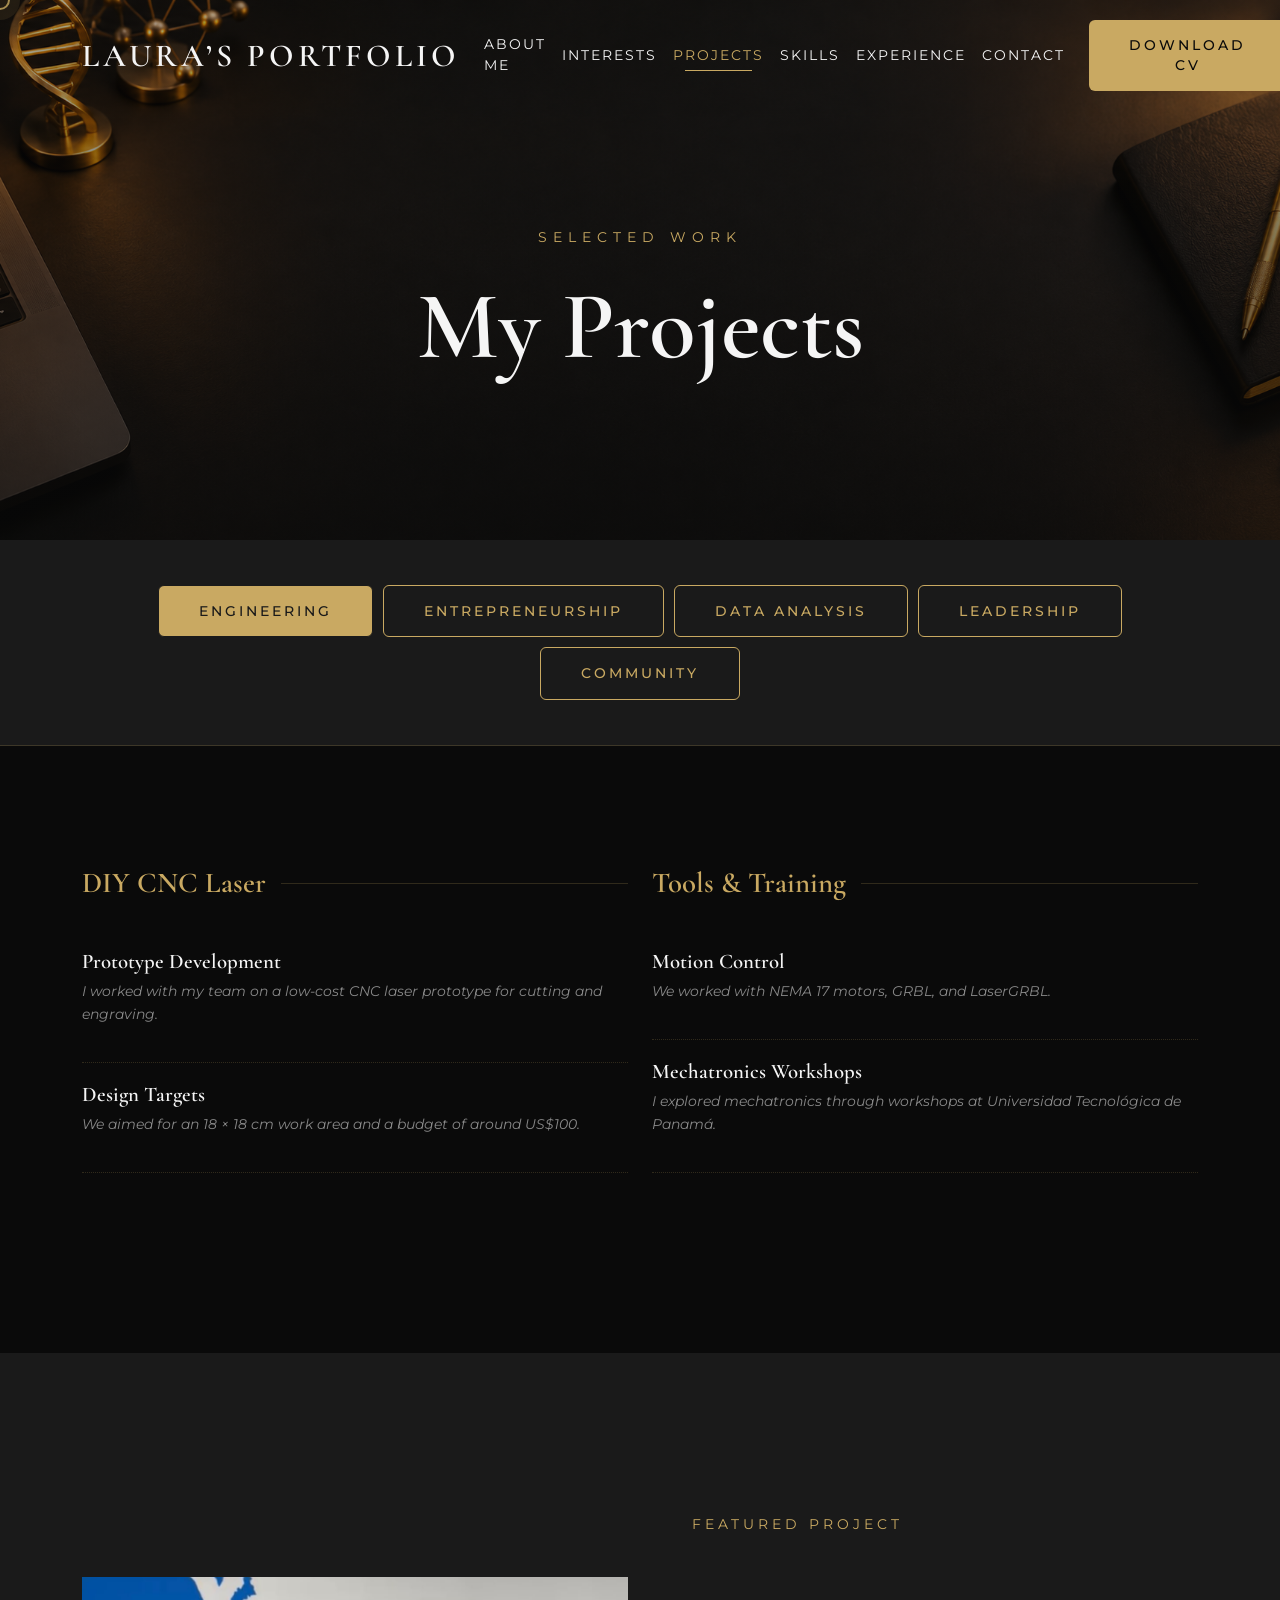
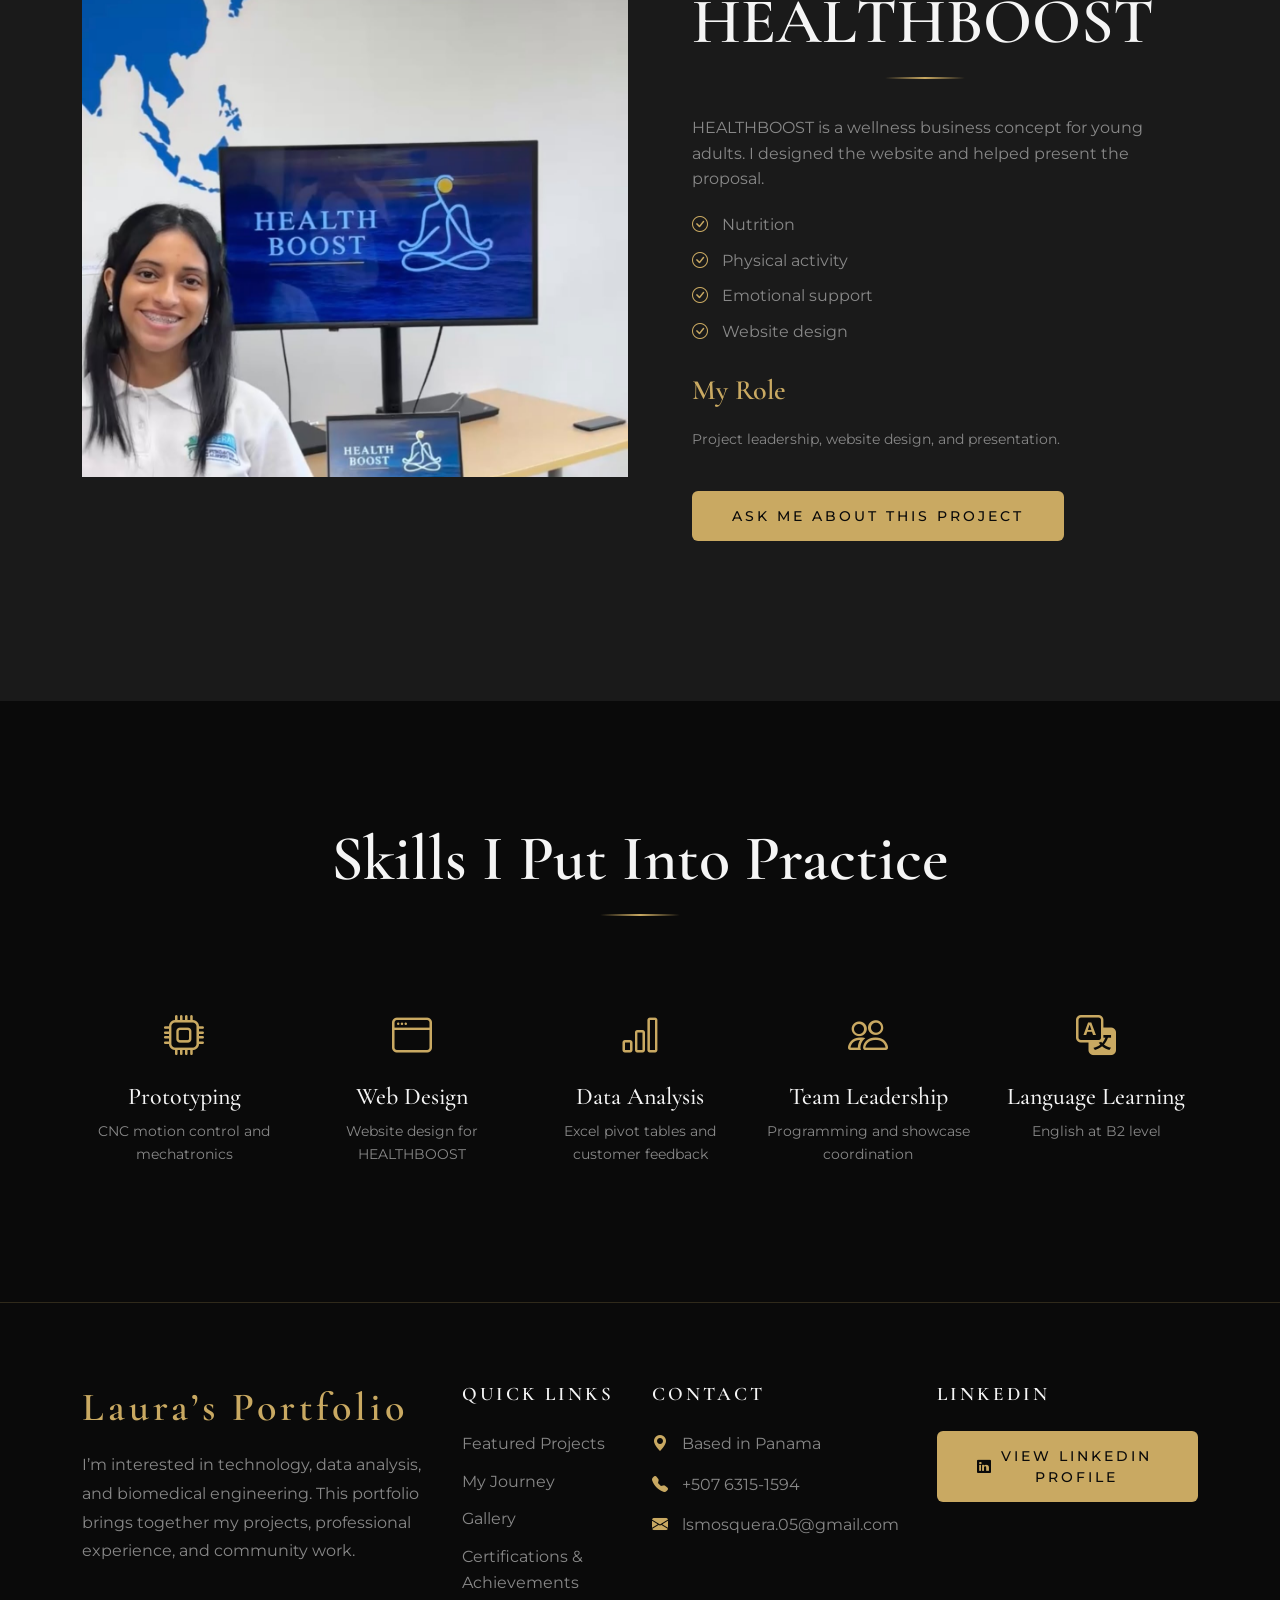
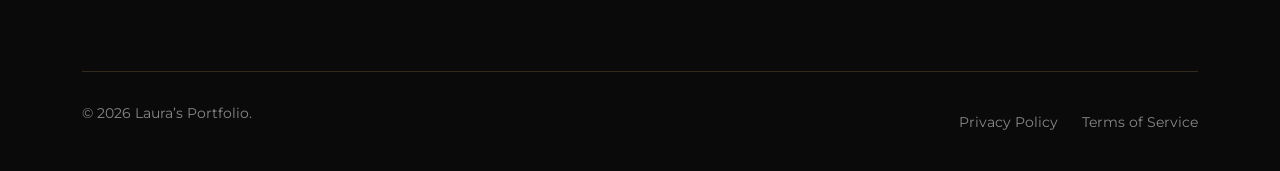
==== commit 6c290fb3: "LO" ====
--- a/xdrive.site/sites/AUREOLE/menu.html
+++ b/xdrive.site/sites/AUREOLE/menu.html
@@ -360,7 +360,7 @@
             <div class="container">
                 <div class="row align-items-center">
                     <div class="col-lg-6" data-aos="fade-right">
-                        <img class="u15" src="images/healthboost.jpg"
+                        <img class="u15" src="images/HEALTHBOOST.jpg"
                              alt="Screenshot of the HEALTHBOOST website"
                              style="width: 100%; height: auto; max-height: 500px; object-fit: contain;"
                              loading="lazy" decoding="async">
@@ -499,4 +499,4 @@
     <script src="https://unpkg.com/aos@2.3.1/dist/aos.js"></script>
     <script src="js/script.js"></script>
 </body>
-</html>+</html>
